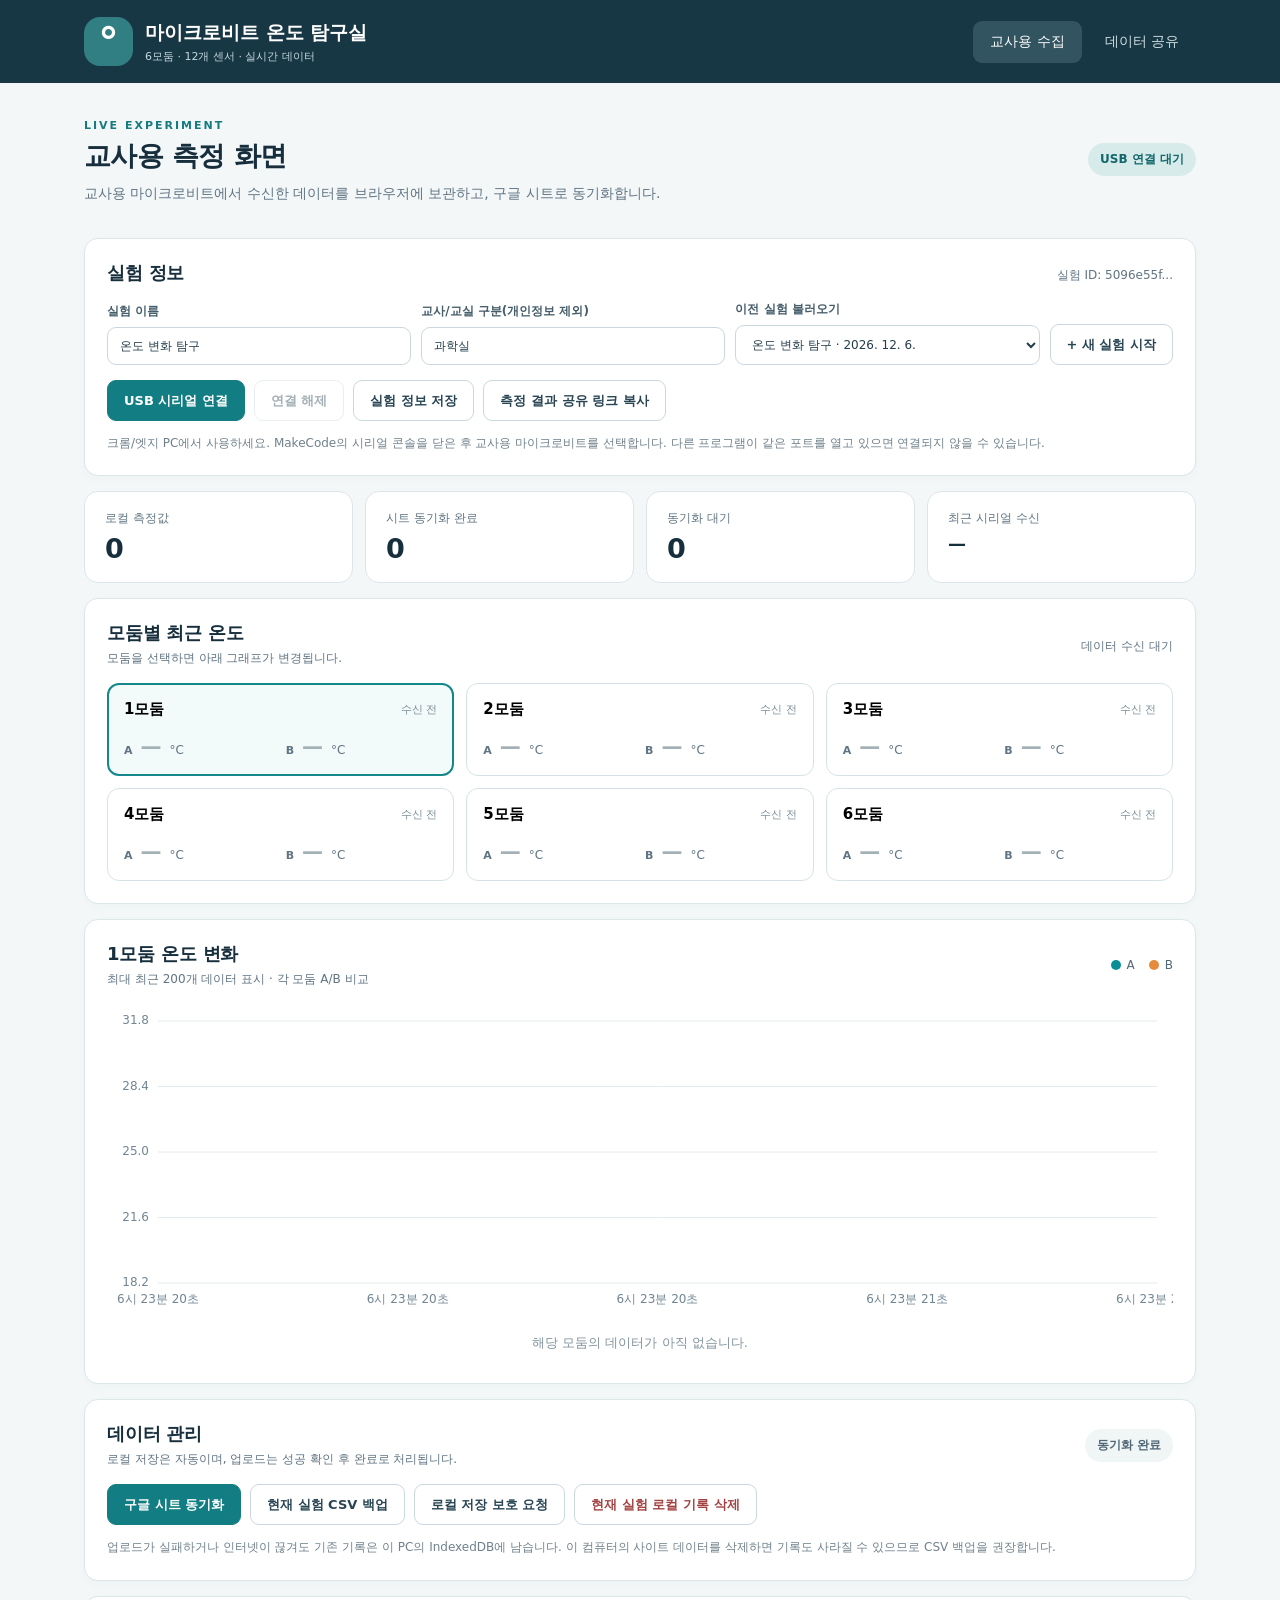
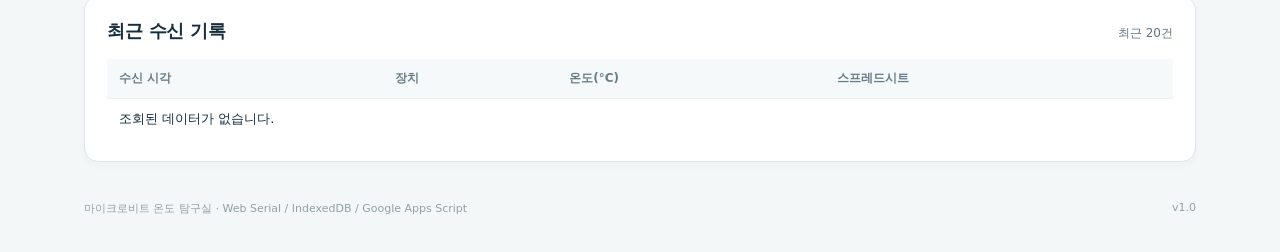
==== index.html @ 3a64d18d "20261020 1차 버전" ====
<!doctype html>
<html lang="ko">
<head>
  <meta charset="utf-8">
  <meta name="viewport" content="width=device-width, initial-scale=1">
  <meta name="theme-color" content="#132d40">
  <meta name="description" content="마이크로비트 6모둠 온도 측정과 공유 대시보드">
  <title>마이크로비트 온도 탐구실</title>
  <link rel="stylesheet" href="./style.css">
  <script src="./config.js"></script>
  <script defer src="./app.js"></script>
</head>
<body>
  <header class="site-header">
    <div class="container header-inner">
      <div class="brand"><span class="brand-symbol">°</span><div><strong>마이크로비트 온도 탐구실</strong><small>6모둠 · 12개 센서 · 실시간 데이터</small></div></div>
      <nav class="nav" aria-label="메뉴">
        <button type="button" class="tab active" id="tab-collect">교사용 수집</button>
        <button type="button" class="tab" id="tab-share">데이터 공유</button>
      </nav>
    </div>
  </header>
  <main class="container">
    <div id="notice" class="notice hidden" role="status"></div>
    <section id="collect-view">
      <div class="hero"><div><span class="eyebrow">LIVE EXPERIMENT</span><h1>교사용 측정 화면</h1><p>교사용 마이크로비트에서 수신한 데이터를 브라우저에 보관하고, 구글 시트로 동기화합니다.</p></div><span class="chip" id="serial-badge">USB 연결 대기</span></div>
      <section class="panel setup-panel" aria-labelledby="setup-title"><div class="panel-head"><h2 id="setup-title">실험 정보</h2><span class="muted small" id="session-id-short"></span></div>
        <div class="setup-grid">
          <label>실험 이름<input id="experiment-name" type="text" maxlength="70" placeholder="예: 물의 온도 변화 탐구"></label>
          <label>교사/교실 구분(개인정보 제외)<input id="class-label" type="text" maxlength="50" placeholder="예: 과학실 A"></label>
          <label>이전 실험 불러오기<select id="local-sessions"><option value="">불러오는 중...</option></select></label>
          <button type="button" class="btn secondary" id="new-experiment">+ 새 실험 시작</button>
        </div>
        <div class="actions">
          <button type="button" class="btn primary" id="connect">USB 시리얼 연결</button>
          <button type="button" class="btn secondary" id="disconnect" disabled>연결 해제</button>
          <button type="button" class="btn secondary" id="save-details">실험 정보 저장</button>
          <button type="button" class="btn secondary" id="copy-link">측정 결과 공유 링크 복사</button>
        </div>
        <p class="hint">크롬/엣지 PC에서 사용하세요. MakeCode의 시리얼 콘솔을 닫은 후 교사용 마이크로비트를 선택합니다. 다른 프로그램이 같은 포트를 열고 있으면 연결되지 않을 수 있습니다.</p>
      </section>
      <section class="stat-row" aria-label="저장 현황">
        <div class="stat"><span>로컬 측정값</span><strong id="stat-total">0</strong></div>
        <div class="stat"><span>시트 동기화 완료</span><strong id="stat-synced">0</strong></div>
        <div class="stat"><span>동기화 대기</span><strong id="stat-pending">0</strong></div>
        <div class="stat"><span>최근 시리얼 수신</span><strong class="stat-time" id="stat-last">—</strong></div>
      </section>
      <section class="panel"><div class="panel-head"><div><h2>모둠별 최근 온도</h2><p class="muted small">모둠을 선택하면 아래 그래프가 변경됩니다.</p></div><span class="muted small" id="local-last-updated"></span></div><div id="local-groups" class="group-grid"></div></section>
      <section class="panel chart-panel"><div class="panel-head"><div><h2 id="local-chart-title">1모둠 온도 변화</h2><p class="muted small">최대 최근 200개 데이터 표시 · 각 모둠 A/B 비교</p></div><div class="legend"><span><i class="dot a"></i>A</span><span><i class="dot b"></i>B</span></div></div><div class="chart-wrap"><canvas id="local-chart" aria-label="선택한 모둠의 온도 그래프" role="img"></canvas></div><div id="local-chart-empty" class="empty hidden">해당 모둠의 데이터가 아직 없습니다.</div></section>
      <section class="panel"><div class="panel-head"><div><h2>데이터 관리</h2><p class="muted small">로컬 저장은 자동이며, 업로드는 성공 확인 후 완료로 처리됩니다.</p></div><span id="sync-status" class="chip light">서버 미설정</span></div><div class="actions"><button type="button" class="btn primary" id="sync-now">구글 시트 동기화</button><button type="button" class="btn secondary" id="export-csv">현재 실험 CSV 백업</button><button type="button" class="btn secondary" id="storage-persist">로컬 저장 보호 요청</button><button type="button" class="btn secondary danger" id="delete-session">현재 실험 로컬 기록 삭제</button></div><p class="hint">업로드가 실패하거나 인터넷이 끊겨도 기존 기록은 이 PC의 IndexedDB에 남습니다. 이 컴퓨터의 사이트 데이터를 삭제하면 기록도 사라질 수 있으므로 CSV 백업을 권장합니다.</p></section>
      <section class="panel"><div class="panel-head"><h2>최근 수신 기록</h2><span class="muted small">최근 20건</span></div><div class="table-scroll"><table><thead><tr><th>수신 시각</th><th>장치</th><th>온도(°C)</th><th>스프레드시트</th></tr></thead><tbody id="local-history"><tr><td colspan="4">수집된 데이터가 없습니다.</td></tr></tbody></table></div></section>
    </section>
    <section id="share-view" class="hidden">
      <div class="hero"><div><span class="eyebrow">SHARED RESULTS</span><h1>모둠별 데이터 공유</h1><p>구글 스프레드시트에 업로드된 측정값을 확인합니다. 마이크로비트 연결은 필요하지 않습니다.</p></div><span class="chip" id="viewer-badge">공유 데이터</span></div>
      <section class="panel"><div class="panel-head"><h2>조회 설정</h2><span class="muted small">20초마다 자동 갱신</span></div><div class="viewer-controls"><label>실험 ID<input id="viewer-session" placeholder="공유 링크의 실험 ID" autocomplete="off"></label><label>상세 그래프 모둠<select id="viewer-group"><option value="1">1모둠</option><option value="2">2모둠</option><option value="3">3모둠</option><option value="4">4모둠</option><option value="5">5모둠</option><option value="6">6모둠</option></select></label><button type="button" class="btn primary" id="viewer-refresh">데이터 새로고침</button></div><p class="hint" id="viewer-updated">공유받은 링크로 들어오면 실험 ID가 자동 입력됩니다.</p></section>
      <section class="panel"><div class="panel-head"><h2>전체 모둠 현황</h2><span class="muted small">클릭하면 상세 그래프 변경</span></div><div id="cloud-groups" class="group-grid"></div></section>
      <section class="panel chart-panel"><div class="panel-head"><h2 id="cloud-chart-title">1모둠 온도 변화</h2><div class="legend"><span><i class="dot a"></i>A</span><span><i class="dot b"></i>B</span></div></div><div class="chart-wrap"><canvas id="cloud-chart" aria-label="공유 측정 결과 그래프" role="img"></canvas></div><div id="cloud-chart-empty" class="empty hidden">조회된 데이터가 없습니다.</div></section>
      <section class="panel"><div class="panel-head"><h2>최근 공유 데이터</h2><span class="muted small">선택한 모둠</span></div><div class="table-scroll"><table><thead><tr><th>수신 시각</th><th>장치</th><th>온도(°C)</th></tr></thead><tbody id="cloud-history"><tr><td colspan="3">조회된 데이터가 없습니다.</td></tr></tbody></table></div></section>
    </section>
  </main>
  <footer class="container footer">마이크로비트 온도 탐구실 · Web Serial / IndexedDB / Google Apps Script <span id="footer-version">v1.0</span></footer>
</body>
</html>
---- style.css ----
:root{color-scheme:light;--ink:#172e3d;--muted:#607483;--line:#dce6e9;--bg:#f3f7f8;--card:#fff;--accent:#127d82;--dark:#183745;--a:#098e95;--b:#e58b3c;--danger:#b34b4b}*{box-sizing:border-box}html{font-family:Pretendard,"Noto Sans KR",system-ui,-apple-system,Arial,sans-serif;color:var(--ink);background:var(--bg)}body{margin:0}.container{max-width:1160px;margin:auto;padding-left:24px;padding-right:24px}.site-header{background:var(--dark);color:white}.header-inner{display:flex;justify-content:space-between;align-items:center;gap:15px;min-height:83px}.brand{display:flex;align-items:center;gap:12px}.brand-symbol{display:grid;place-items:center;background:#317e83;border-radius:16px;font-weight:700;font-size:41px;width:49px;height:49px}.brand strong{display:block;font-size:19px}.brand small{display:block;font-size:11px;margin-top:3px;color:#c4d8dc}.nav{display:flex;gap:6px}.tab{font-size:14px;border:none;background:transparent;color:#cadde0;padding:12px 17px;cursor:pointer;border-radius:9px}.tab:hover,.tab.active{background:#325461;color:#fff}.hero{display:flex;align-items:center;justify-content:space-between;gap:18px;padding:31px 0 18px}.hero h1{font-size:27px;margin:5px 0 8px;letter-spacing:-.6px}.hero p{margin:0;color:var(--muted);font-size:14px;line-height:1.65}.eyebrow{color:#167b80;font-size:11px;font-weight:800;letter-spacing:2px}.chip{border-radius:999px;background:#d8ebeb;color:#12666a;font-size:12px;padding:8px 12px;white-space:nowrap;font-weight:700}.chip.light{background:#f0f5f6;color:#506775}.panel{background:var(--card);border:1px solid var(--line);border-radius:14px;padding:22px;margin:15px 0;box-shadow:0 3px 9px #15374a07}.panel h2{font-size:18px;margin:0;letter-spacing:-.2px}.panel-head{display:flex;align-items:center;justify-content:space-between;gap:12px;margin-bottom:16px}.muted{color:var(--muted)}.small{font-size:12px;margin:5px 0 0}.setup-grid{display:grid;grid-template-columns:1fr 1fr 1fr auto;align-items:end;gap:10px}.setup-grid label,.viewer-controls label{display:flex;flex-direction:column;font-size:12px;font-weight:700;gap:7px;color:#465d6a}input,select{background:#fff;border:1px solid #cad8de;border-radius:9px;padding:11px 12px;min-width:0;width:100%;font:inherit;font-weight:400;color:#243d4a;outline-offset:2px}input:focus,select:focus{outline:2px solid #7cbabd}button{font:inherit}.btn{min-height:41px;padding:9px 16px;border-radius:9px;cursor:pointer;border:1px solid #cad9de;color:#294554;background:#fff;font-size:13px;font-weight:700}.btn:disabled{cursor:not-allowed;opacity:.42}.btn.primary{background:#127d82;border-color:#127d82;color:#fff}.btn.secondary:hover:not(:disabled){background:#eef5f6}.btn.primary:hover:not(:disabled){background:#10666c}.btn.danger{color:#a34242}.actions{display:flex;flex-wrap:wrap;gap:9px;margin-top:15px}.hint{font-size:12px;line-height:1.7;color:#70818b;margin:12px 0 0}.stat-row{display:grid;grid-template-columns:repeat(4,1fr);gap:12px;margin:15px 0}.stat{background:#fff;border:1px solid var(--line);border-radius:14px;padding:18px 20px;display:flex;flex-direction:column;gap:6px}.stat span{font-size:12px;color:var(--muted)}.stat strong{font-size:27px;font-variant-numeric:tabular-nums}.stat strong.stat-time{font-size:18px}.group-grid{display:grid;grid-template-columns:repeat(3,1fr);gap:12px}.group-card{border:1px solid #d6e3e6;background:#fff;border-radius:12px;padding:16px;text-align:left;cursor:pointer;transition:.12s}.group-card:hover{border-color:#70afb3;transform:translateY(-1px)}.group-card.selected{border:2px solid #14878a;background:#f3fafa;padding:15px}.group-card .row{display:flex;align-items:center;justify-content:space-between}.group-name{font-size:15px;font-weight:800}.recent{font-size:11px;color:#788c96}.sensors{display:flex;gap:10px;margin-top:16px}.sensor{display:flex;gap:8px;align-items:baseline;width:50%}.sensor b{font-size:11px;color:var(--muted)}.sensor strong{font-size:21px;font-variant-numeric:tabular-nums}.sensor strong.none{color:#a3b0b6}.sensor small{font-size:12px;color:var(--muted)}.chart-panel{padding-bottom:16px}.chart-wrap{width:100%;height:315px;position:relative}.chart-wrap canvas{width:100%;height:100%;display:block}.legend{display:flex;gap:14px;font-size:12px;color:#526875}.legend span{display:flex;align-items:center;gap:6px}.dot{display:inline-block;width:10px;height:10px;border-radius:50%}.dot.a{background:var(--a)}.dot.b{background:var(--b)}.empty{text-align:center;padding:15px;color:#82939d;font-size:13px}.viewer-controls{display:grid;grid-template-columns:2fr 1fr auto;align-items:end;gap:10px}.viewer-controls .btn{white-space:nowrap}.table-scroll{overflow-x:auto}table{width:100%;border-collapse:collapse;font-size:13px;text-align:left}th{background:#f6f9fa;color:#677d89;font-size:12px}th,td{padding:11px 12px;border-bottom:1px solid #edf1f3}tbody tr:last-child td{border-bottom:0}.notice{margin-top:17px;padding:12px 15px;border:1px solid #a8d2d0;background:#e5f3f2;color:#235e62;border-radius:10px;font-size:13px;line-height:1.5}.notice.error{color:#974040;background:#fff0ef;border-color:#f0c8c8}.hidden{display:none!important}.footer{padding-top:24px;padding-bottom:36px;font-size:11px;color:#90a0a8;display:flex;justify-content:space-between}@media(max-width:850px){.setup-grid{grid-template-columns:1fr 1fr}.viewer-controls{grid-template-columns:1fr 1fr}.viewer-controls .btn{grid-column:span 2}.group-grid{grid-template-columns:repeat(2,1fr)}}@media(max-width:600px){.container{padding-left:14px;padding-right:14px}.header-inner{display:block;padding-top:16px;padding-bottom:12px}.nav{margin-top:12px}.brand strong{font-size:15px}.hero{align-items:flex-start;flex-direction:column;padding-top:22px}.hero h1{font-size:22px}.panel{padding:15px}.stat-row{grid-template-columns:1fr 1fr;gap:8px}.stat{padding:14px}.stat strong{font-size:23px}.setup-grid,.viewer-controls{grid-template-columns:1fr}.viewer-controls .btn{grid-column:1}.group-grid{gap:8px}.group-card{padding:10px}.group-card.selected{padding:9px}.sensors{gap:2px}.sensor{gap:4px}.sensor strong{font-size:17px}.sensor small{font-size:9px}.chart-wrap{height:255px}.panel-head{align-items:flex-start}.footer{flex-direction:column;gap:6px}}
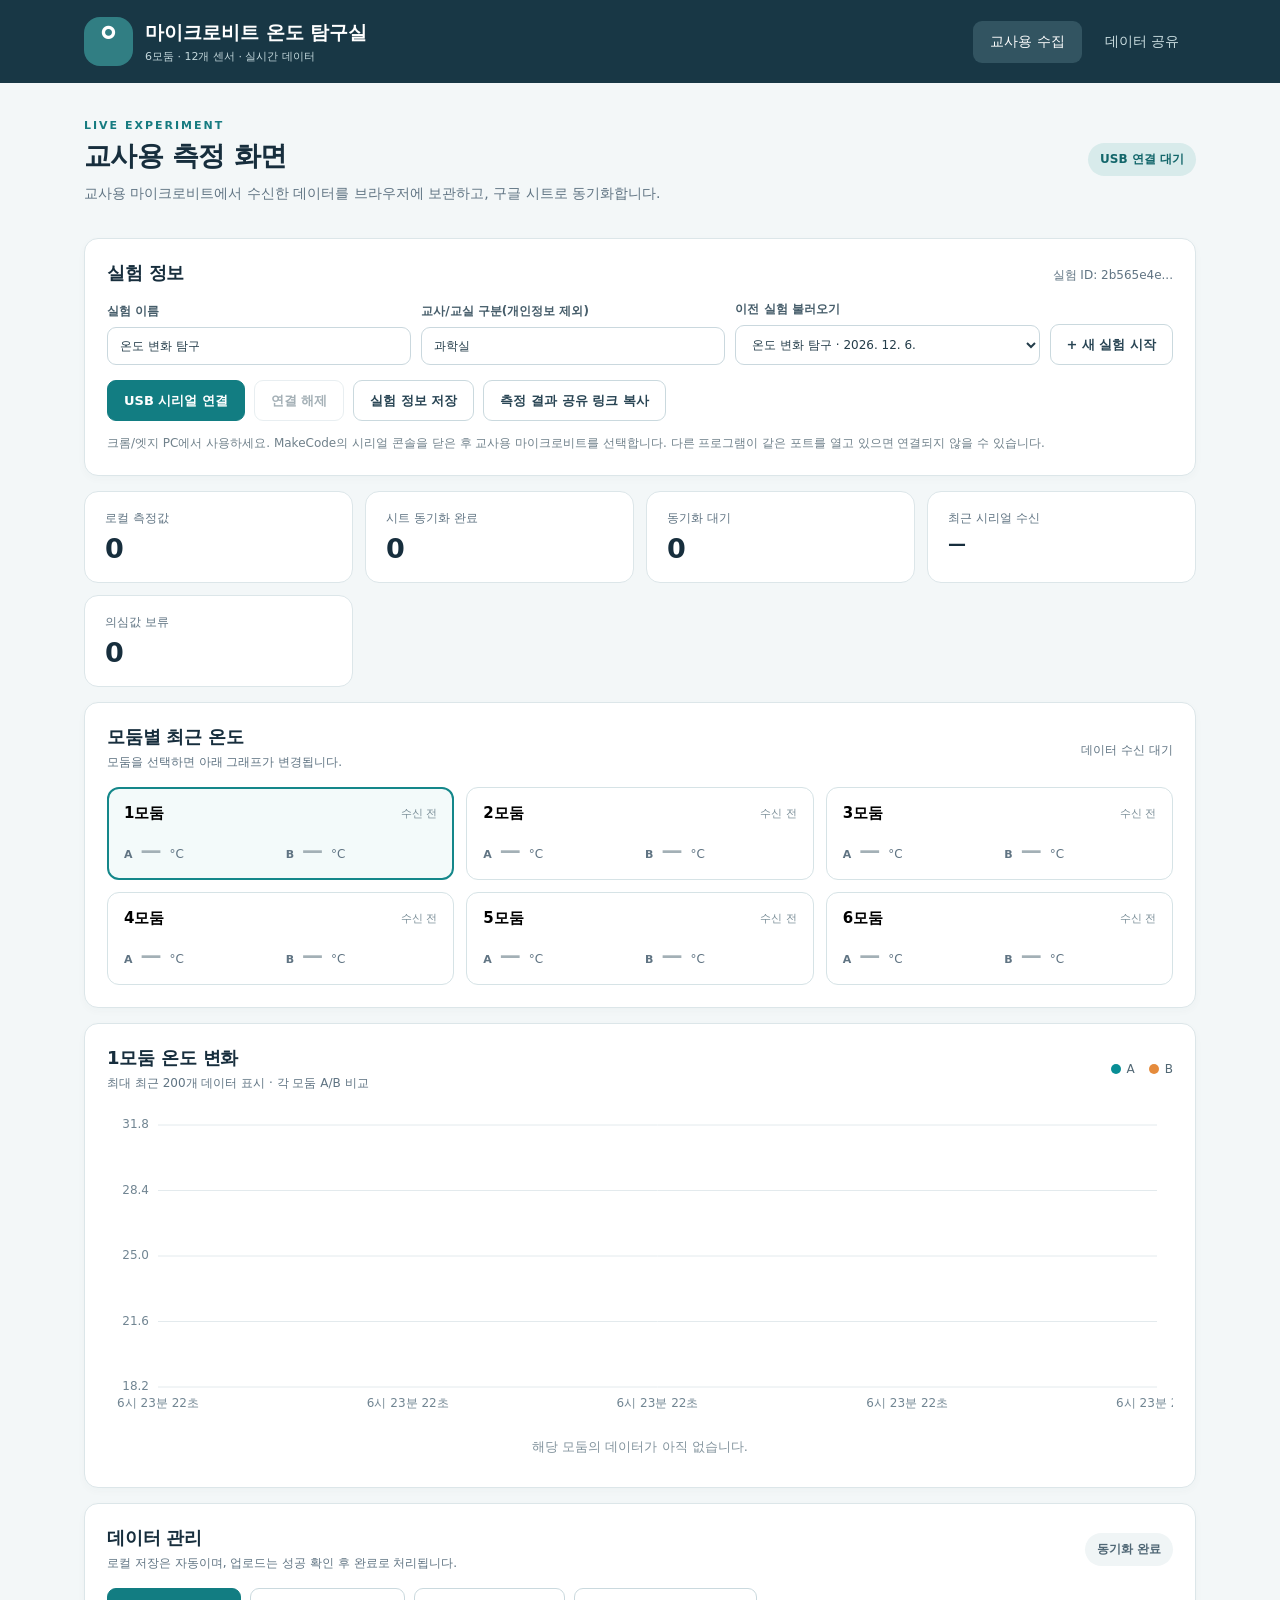
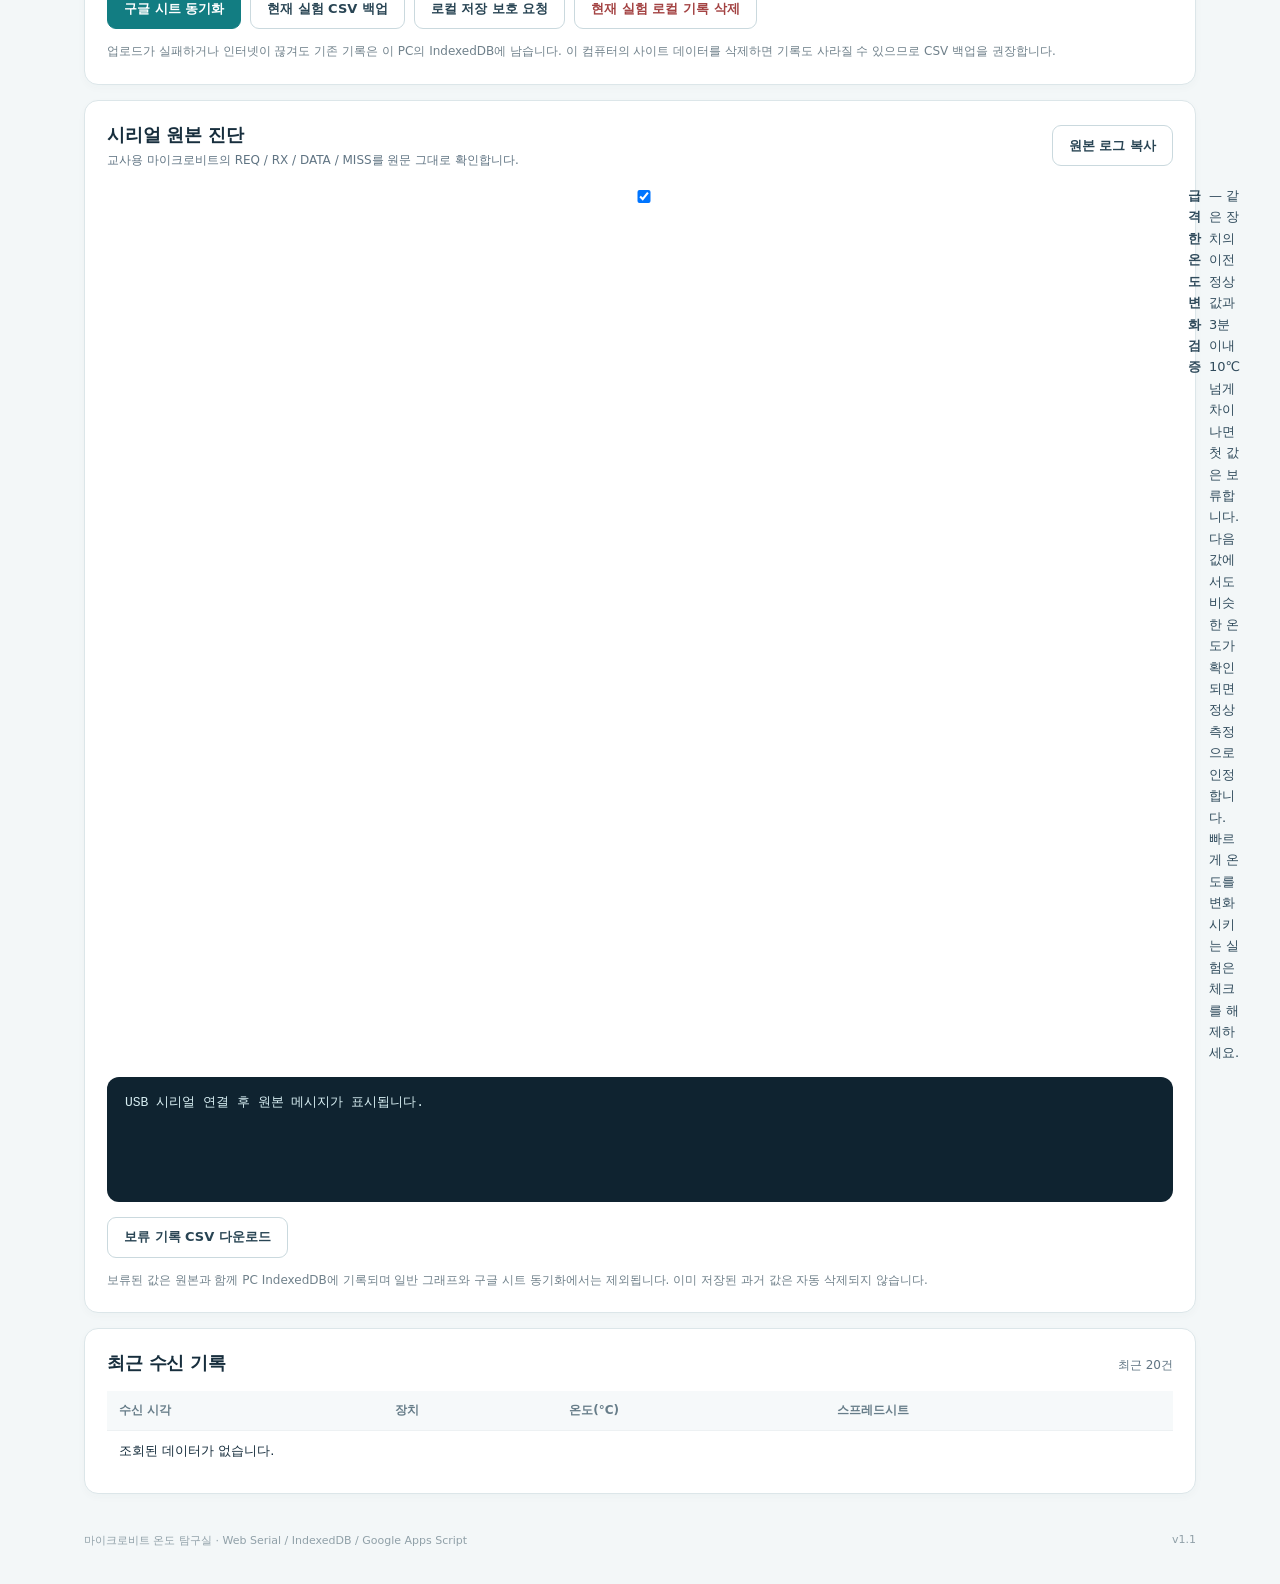
==== commit 8db8c6c6: "20261020 일부 수정" ====
--- a/index.html
+++ b/index.html
@@ -44,10 +44,17 @@
         <div class="stat"><span>시트 동기화 완료</span><strong id="stat-synced">0</strong></div>
         <div class="stat"><span>동기화 대기</span><strong id="stat-pending">0</strong></div>
         <div class="stat"><span>최근 시리얼 수신</span><strong class="stat-time" id="stat-last">—</strong></div>
+        <div class="stat"><span>의심값 보류</span><strong id="stat-anomalies">0</strong></div>
       </section>
       <section class="panel"><div class="panel-head"><div><h2>모둠별 최근 온도</h2><p class="muted small">모둠을 선택하면 아래 그래프가 변경됩니다.</p></div><span class="muted small" id="local-last-updated"></span></div><div id="local-groups" class="group-grid"></div></section>
       <section class="panel chart-panel"><div class="panel-head"><div><h2 id="local-chart-title">1모둠 온도 변화</h2><p class="muted small">최대 최근 200개 데이터 표시 · 각 모둠 A/B 비교</p></div><div class="legend"><span><i class="dot a"></i>A</span><span><i class="dot b"></i>B</span></div></div><div class="chart-wrap"><canvas id="local-chart" aria-label="선택한 모둠의 온도 그래프" role="img"></canvas></div><div id="local-chart-empty" class="empty hidden">해당 모둠의 데이터가 아직 없습니다.</div></section>
       <section class="panel"><div class="panel-head"><div><h2>데이터 관리</h2><p class="muted small">로컬 저장은 자동이며, 업로드는 성공 확인 후 완료로 처리됩니다.</p></div><span id="sync-status" class="chip light">서버 미설정</span></div><div class="actions"><button type="button" class="btn primary" id="sync-now">구글 시트 동기화</button><button type="button" class="btn secondary" id="export-csv">현재 실험 CSV 백업</button><button type="button" class="btn secondary" id="storage-persist">로컬 저장 보호 요청</button><button type="button" class="btn secondary danger" id="delete-session">현재 실험 로컬 기록 삭제</button></div><p class="hint">업로드가 실패하거나 인터넷이 끊겨도 기존 기록은 이 PC의 IndexedDB에 남습니다. 이 컴퓨터의 사이트 데이터를 삭제하면 기록도 사라질 수 있으므로 CSV 백업을 권장합니다.</p></section>
+      <section class="panel"><div class="panel-head"><div><h2>시리얼 원본 진단</h2><p class="muted small">교사용 마이크로비트의 REQ / RX / DATA / MISS를 원문 그대로 확인합니다.</p></div><button type="button" class="btn secondary" id="copy-serial-log">원본 로그 복사</button></div>
+        <label class="quality-toggle"><input type="checkbox" id="quality-protection" checked> <strong>급격한 온도 변화 검증</strong> — 같은 장치의 이전 정상값과 3분 이내 10℃ 넘게 차이 나면 첫 값은 보류합니다. 다음 값에서도 비슷한 온도가 확인되면 정상 측정으로 인정합니다. 빠르게 온도를 변화시키는 실험은 체크를 해제하세요.</label>
+        <pre id="serial-log" class="serial-console" aria-live="off">USB 시리얼 연결 후 원본 메시지가 표시됩니다.</pre>
+        <div class="actions"><button type="button" class="btn secondary" id="export-anomalies">보류 기록 CSV 다운로드</button></div>
+        <p class="hint">보류된 값은 원본과 함께 PC IndexedDB에 기록되며 일반 그래프와 구글 시트 동기화에서는 제외됩니다. 이미 저장된 과거 값은 자동 삭제되지 않습니다.</p>
+      </section>
       <section class="panel"><div class="panel-head"><h2>최근 수신 기록</h2><span class="muted small">최근 20건</span></div><div class="table-scroll"><table><thead><tr><th>수신 시각</th><th>장치</th><th>온도(°C)</th><th>스프레드시트</th></tr></thead><tbody id="local-history"><tr><td colspan="4">수집된 데이터가 없습니다.</td></tr></tbody></table></div></section>
     </section>
     <section id="share-view" class="hidden">
@@ -58,6 +65,6 @@
       <section class="panel"><div class="panel-head"><h2>최근 공유 데이터</h2><span class="muted small">선택한 모둠</span></div><div class="table-scroll"><table><thead><tr><th>수신 시각</th><th>장치</th><th>온도(°C)</th></tr></thead><tbody id="cloud-history"><tr><td colspan="3">조회된 데이터가 없습니다.</td></tr></tbody></table></div></section>
     </section>
   </main>
-  <footer class="container footer">마이크로비트 온도 탐구실 · Web Serial / IndexedDB / Google Apps Script <span id="footer-version">v1.0</span></footer>
+  <footer class="container footer">마이크로비트 온도 탐구실 · Web Serial / IndexedDB / Google Apps Script <span id="footer-version">v1.1</span></footer>
 </body>
 </html>
--- a/style.css
+++ b/style.css
@@ -1 +1,6 @@
 :root{color-scheme:light;--ink:#172e3d;--muted:#607483;--line:#dce6e9;--bg:#f3f7f8;--card:#fff;--accent:#127d82;--dark:#183745;--a:#098e95;--b:#e58b3c;--danger:#b34b4b}*{box-sizing:border-box}html{font-family:Pretendard,"Noto Sans KR",system-ui,-apple-system,Arial,sans-serif;color:var(--ink);background:var(--bg)}body{margin:0}.container{max-width:1160px;margin:auto;padding-left:24px;padding-right:24px}.site-header{background:var(--dark);color:white}.header-inner{display:flex;justify-content:space-between;align-items:center;gap:15px;min-height:83px}.brand{display:flex;align-items:center;gap:12px}.brand-symbol{display:grid;place-items:center;background:#317e83;border-radius:16px;font-weight:700;font-size:41px;width:49px;height:49px}.brand strong{display:block;font-size:19px}.brand small{display:block;font-size:11px;margin-top:3px;color:#c4d8dc}.nav{display:flex;gap:6px}.tab{font-size:14px;border:none;background:transparent;color:#cadde0;padding:12px 17px;cursor:pointer;border-radius:9px}.tab:hover,.tab.active{background:#325461;color:#fff}.hero{display:flex;align-items:center;justify-content:space-between;gap:18px;padding:31px 0 18px}.hero h1{font-size:27px;margin:5px 0 8px;letter-spacing:-.6px}.hero p{margin:0;color:var(--muted);font-size:14px;line-height:1.65}.eyebrow{color:#167b80;font-size:11px;font-weight:800;letter-spacing:2px}.chip{border-radius:999px;background:#d8ebeb;color:#12666a;font-size:12px;padding:8px 12px;white-space:nowrap;font-weight:700}.chip.light{background:#f0f5f6;color:#506775}.panel{background:var(--card);border:1px solid var(--line);border-radius:14px;padding:22px;margin:15px 0;box-shadow:0 3px 9px #15374a07}.panel h2{font-size:18px;margin:0;letter-spacing:-.2px}.panel-head{display:flex;align-items:center;justify-content:space-between;gap:12px;margin-bottom:16px}.muted{color:var(--muted)}.small{font-size:12px;margin:5px 0 0}.setup-grid{display:grid;grid-template-columns:1fr 1fr 1fr auto;align-items:end;gap:10px}.setup-grid label,.viewer-controls label{display:flex;flex-direction:column;font-size:12px;font-weight:700;gap:7px;color:#465d6a}input,select{background:#fff;border:1px solid #cad8de;border-radius:9px;padding:11px 12px;min-width:0;width:100%;font:inherit;font-weight:400;color:#243d4a;outline-offset:2px}input:focus,select:focus{outline:2px solid #7cbabd}button{font:inherit}.btn{min-height:41px;padding:9px 16px;border-radius:9px;cursor:pointer;border:1px solid #cad9de;color:#294554;background:#fff;font-size:13px;font-weight:700}.btn:disabled{cursor:not-allowed;opacity:.42}.btn.primary{background:#127d82;border-color:#127d82;color:#fff}.btn.secondary:hover:not(:disabled){background:#eef5f6}.btn.primary:hover:not(:disabled){background:#10666c}.btn.danger{color:#a34242}.actions{display:flex;flex-wrap:wrap;gap:9px;margin-top:15px}.hint{font-size:12px;line-height:1.7;color:#70818b;margin:12px 0 0}.stat-row{display:grid;grid-template-columns:repeat(4,1fr);gap:12px;margin:15px 0}.stat{background:#fff;border:1px solid var(--line);border-radius:14px;padding:18px 20px;display:flex;flex-direction:column;gap:6px}.stat span{font-size:12px;color:var(--muted)}.stat strong{font-size:27px;font-variant-numeric:tabular-nums}.stat strong.stat-time{font-size:18px}.group-grid{display:grid;grid-template-columns:repeat(3,1fr);gap:12px}.group-card{border:1px solid #d6e3e6;background:#fff;border-radius:12px;padding:16px;text-align:left;cursor:pointer;transition:.12s}.group-card:hover{border-color:#70afb3;transform:translateY(-1px)}.group-card.selected{border:2px solid #14878a;background:#f3fafa;padding:15px}.group-card .row{display:flex;align-items:center;justify-content:space-between}.group-name{font-size:15px;font-weight:800}.recent{font-size:11px;color:#788c96}.sensors{display:flex;gap:10px;margin-top:16px}.sensor{display:flex;gap:8px;align-items:baseline;width:50%}.sensor b{font-size:11px;color:var(--muted)}.sensor strong{font-size:21px;font-variant-numeric:tabular-nums}.sensor strong.none{color:#a3b0b6}.sensor small{font-size:12px;color:var(--muted)}.chart-panel{padding-bottom:16px}.chart-wrap{width:100%;height:315px;position:relative}.chart-wrap canvas{width:100%;height:100%;display:block}.legend{display:flex;gap:14px;font-size:12px;color:#526875}.legend span{display:flex;align-items:center;gap:6px}.dot{display:inline-block;width:10px;height:10px;border-radius:50%}.dot.a{background:var(--a)}.dot.b{background:var(--b)}.empty{text-align:center;padding:15px;color:#82939d;font-size:13px}.viewer-controls{display:grid;grid-template-columns:2fr 1fr auto;align-items:end;gap:10px}.viewer-controls .btn{white-space:nowrap}.table-scroll{overflow-x:auto}table{width:100%;border-collapse:collapse;font-size:13px;text-align:left}th{background:#f6f9fa;color:#677d89;font-size:12px}th,td{padding:11px 12px;border-bottom:1px solid #edf1f3}tbody tr:last-child td{border-bottom:0}.notice{margin-top:17px;padding:12px 15px;border:1px solid #a8d2d0;background:#e5f3f2;color:#235e62;border-radius:10px;font-size:13px;line-height:1.5}.notice.error{color:#974040;background:#fff0ef;border-color:#f0c8c8}.hidden{display:none!important}.footer{padding-top:24px;padding-bottom:36px;font-size:11px;color:#90a0a8;display:flex;justify-content:space-between}@media(max-width:850px){.setup-grid{grid-template-columns:1fr 1fr}.viewer-controls{grid-template-columns:1fr 1fr}.viewer-controls .btn{grid-column:span 2}.group-grid{grid-template-columns:repeat(2,1fr)}}@media(max-width:600px){.container{padding-left:14px;padding-right:14px}.header-inner{display:block;padding-top:16px;padding-bottom:12px}.nav{margin-top:12px}.brand strong{font-size:15px}.hero{align-items:flex-start;flex-direction:column;padding-top:22px}.hero h1{font-size:22px}.panel{padding:15px}.stat-row{grid-template-columns:1fr 1fr;gap:8px}.stat{padding:14px}.stat strong{font-size:23px}.setup-grid,.viewer-controls{grid-template-columns:1fr}.viewer-controls .btn{grid-column:1}.group-grid{gap:8px}.group-card{padding:10px}.group-card.selected{padding:9px}.sensors{gap:2px}.sensor{gap:4px}.sensor strong{font-size:17px}.sensor small{font-size:9px}.chart-wrap{height:255px}.panel-head{align-items:flex-start}.footer{flex-direction:column;gap:6px}}
+
+/* v1.1 serial diagnostic console and cautious outlier protection */
+.serial-console{max-height:250px;min-height:125px;overflow:auto;white-space:pre-wrap;overflow-wrap:anywhere;background:#0f2330;color:#d8eff3;padding:15px 18px;border-radius:12px;font:13px/1.65 ui-monospace,SFMono-Regular,Consolas,monospace}
+.quality-toggle{display:flex;align-items:flex-start;gap:8px;margin:8px 0 12px;color:#304b5c;font-size:13px;line-height:1.65}
+.quality-toggle input{margin-top:5px;flex-shrink:0}
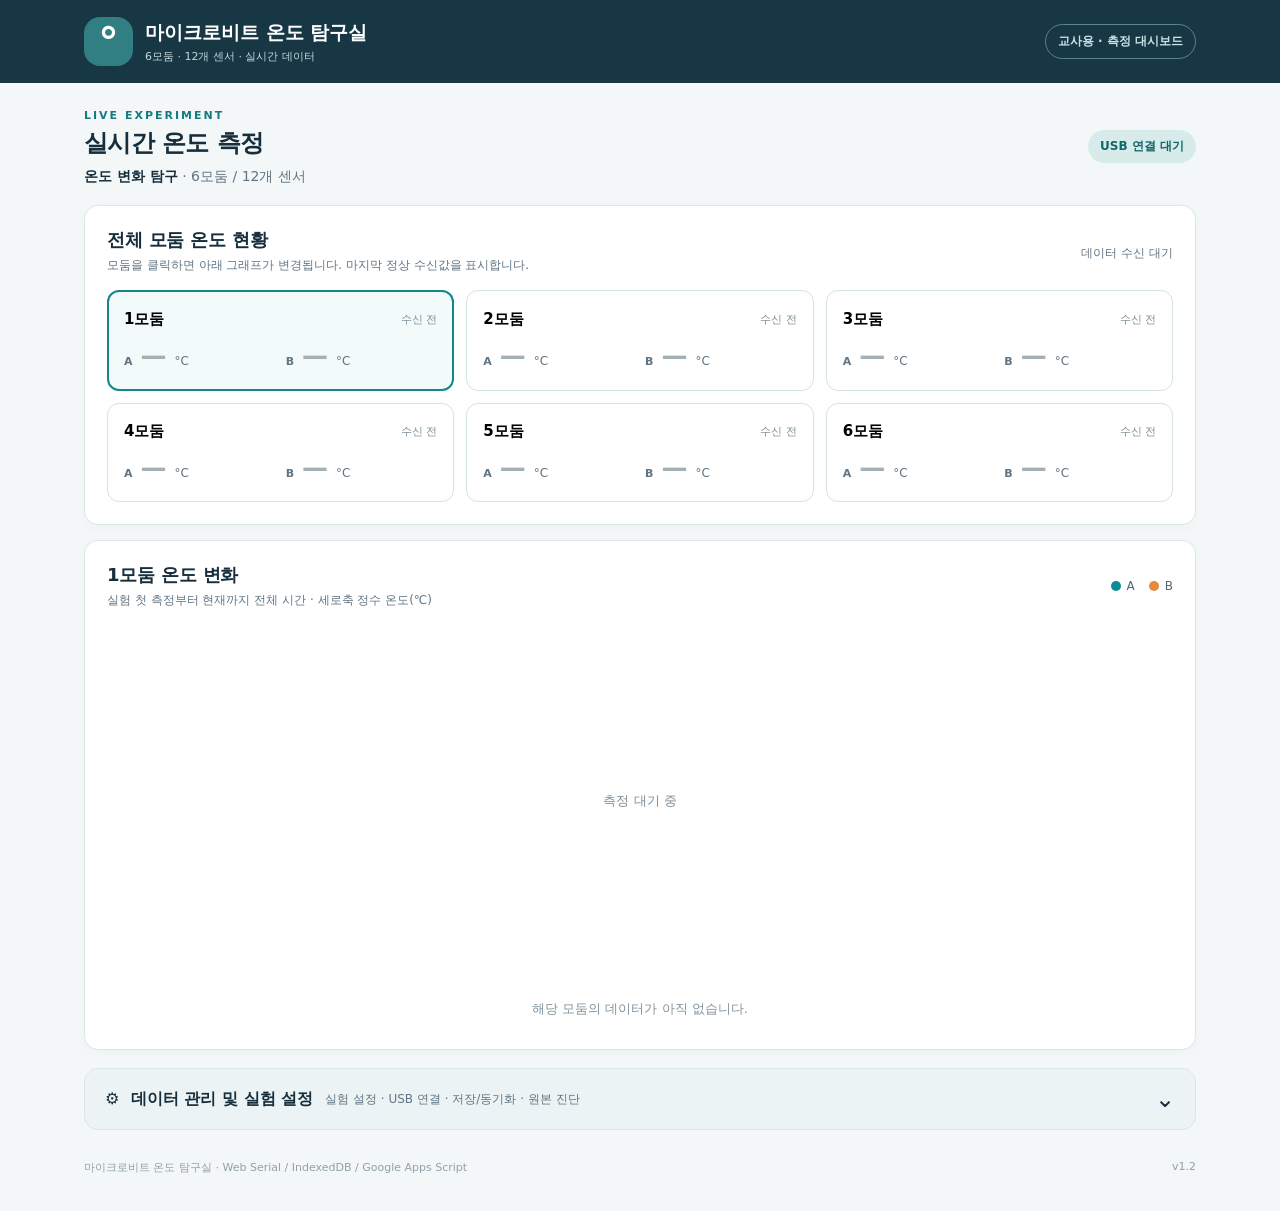
==== commit 65bb2422: "20261021 1.2버전 교사 학생 구분" ====
--- a/index.html
+++ b/index.html
@@ -6,56 +6,71 @@
   <meta name="theme-color" content="#132d40">
   <meta name="description" content="마이크로비트 6모둠 온도 측정과 공유 대시보드">
   <title>마이크로비트 온도 탐구실</title>
-  <link rel="stylesheet" href="./style.css">
+  <link rel="stylesheet" href="./style.css?v=1.2.0">
   <script src="./config.js"></script>
-  <script defer src="./app.js"></script>
+  <script defer src="./app.js?v=1.2.0"></script>
 </head>
 <body>
   <header class="site-header">
     <div class="container header-inner">
       <div class="brand"><span class="brand-symbol">°</span><div><strong>마이크로비트 온도 탐구실</strong><small>6모둠 · 12개 센서 · 실시간 데이터</small></div></div>
-      <nav class="nav" aria-label="메뉴">
-        <button type="button" class="tab active" id="tab-collect">교사용 수집</button>
-        <button type="button" class="tab" id="tab-share">데이터 공유</button>
-      </nav>
+      <span class="header-label">교사용 · 측정 대시보드</span>
     </div>
   </header>
   <main class="container">
     <div id="notice" class="notice hidden" role="status"></div>
     <section id="collect-view">
-      <div class="hero"><div><span class="eyebrow">LIVE EXPERIMENT</span><h1>교사용 측정 화면</h1><p>교사용 마이크로비트에서 수신한 데이터를 브라우저에 보관하고, 구글 시트로 동기화합니다.</p></div><span class="chip" id="serial-badge">USB 연결 대기</span></div>
-      <section class="panel setup-panel" aria-labelledby="setup-title"><div class="panel-head"><h2 id="setup-title">실험 정보</h2><span class="muted small" id="session-id-short"></span></div>
-        <div class="setup-grid">
-          <label>실험 이름<input id="experiment-name" type="text" maxlength="70" placeholder="예: 물의 온도 변화 탐구"></label>
-          <label>교사/교실 구분(개인정보 제외)<input id="class-label" type="text" maxlength="50" placeholder="예: 과학실 A"></label>
-          <label>이전 실험 불러오기<select id="local-sessions"><option value="">불러오는 중...</option></select></label>
-          <button type="button" class="btn secondary" id="new-experiment">+ 새 실험 시작</button>
+      <div class="hero hero-compact">
+        <div><span class="eyebrow">LIVE EXPERIMENT</span><h1>실시간 온도 측정</h1>
+          <p><strong id="active-experiment-name">온도 변화 탐구</strong> · 6모둠 / 12개 센서</p></div>
+        <span class="chip" id="serial-badge">USB 연결 대기</span>
+      </div>
+
+      <section class="panel monitor-panel" aria-labelledby="groups-title">
+        <div class="panel-head"><div><h2 id="groups-title">전체 모둠 온도 현황</h2><p class="muted small">모둠을 클릭하면 아래 그래프가 변경됩니다. 마지막 정상 수신값을 표시합니다.</p></div><span class="muted small" id="local-last-updated"></span></div>
+        <div id="local-groups" class="group-grid"></div>
+      </section>
+      <section class="panel chart-panel" aria-labelledby="local-chart-title">
+        <div class="panel-head"><div><h2 id="local-chart-title">1모둠 온도 변화</h2><p class="muted small">실험 첫 측정부터 현재까지 전체 시간 · 세로축 정수 온도(℃)</p></div><div class="legend"><span><i class="dot a"></i>A</span><span><i class="dot b"></i>B</span></div></div>
+        <div class="chart-wrap"><canvas id="local-chart" aria-label="선택한 모둠의 전체 측정 기간 온도 그래프" role="img"></canvas></div>
+        <div id="local-chart-empty" class="empty hidden">해당 모둠의 데이터가 아직 없습니다.</div>
+      </section>
+
+      <details class="manage-disclosure" id="data-management">
+        <summary><span class="manage-title"><span aria-hidden="true">⚙</span> 데이터 관리 및 실험 설정</span><span class="muted manage-summary">실험 설정 · USB 연결 · 저장/동기화 · 원본 진단</span><span class="manage-caret" aria-hidden="true">⌄</span></summary>
+        <div class="manage-content">
+          <section class="panel setup-panel" aria-labelledby="setup-title"><div class="panel-head"><h2 id="setup-title">실험 정보 및 USB 연결</h2><span class="muted small" id="session-id-short"></span></div>
+            <div class="setup-grid">
+              <label>실험 이름<input id="experiment-name" type="text" maxlength="70" placeholder="예: 물의 온도 변화 탐구"></label>
+              <label>교사/교실 구분(개인정보 제외)<input id="class-label" type="text" maxlength="50" placeholder="예: 과학실 A"></label>
+              <label>이전 실험 불러오기<select id="local-sessions"><option value="">불러오는 중...</option></select></label>
+              <button type="button" class="btn secondary" id="new-experiment">+ 새 실험 시작</button>
+            </div>
+            <div class="actions">
+              <button type="button" class="btn primary" id="connect">USB 시리얼 연결</button>
+              <button type="button" class="btn secondary" id="disconnect" disabled>연결 해제</button>
+              <button type="button" class="btn secondary" id="save-details">실험 정보 저장</button>
+              <button type="button" class="btn secondary" id="copy-link">실험 ID 복사</button>
+            </div>
+            <p class="hint">PC 크롬/엣지에서 사용하세요. MakeCode 편집기 및 시리얼 콘솔의 WebUSB 연결을 해제한 후 교사용 마이크로비트를 선택하세요. 학생용 Apps Script 공유 링크 기능은 다음 단계에서 연결됩니다.</p>
+          </section>
+          <section class="stat-row" aria-label="데이터 저장 현황">
+            <div class="stat"><span>로컬 측정값</span><strong id="stat-total">0</strong></div>
+            <div class="stat"><span>시트 동기화 완료</span><strong id="stat-synced">0</strong></div>
+            <div class="stat"><span>동기화 대기</span><strong id="stat-pending">0</strong></div>
+            <div class="stat"><span>최근 시리얼 수신</span><strong class="stat-time" id="stat-last">—</strong></div>
+            <div class="stat"><span>의심값 보류</span><strong id="stat-anomalies">0</strong></div>
+          </section>
+          <section class="panel"><div class="panel-head"><div><h2>스프레드시트 동기화 및 백업</h2><p class="muted small">로컬 저장은 자동이며, 서버가 확인한 값만 동기화 완료로 처리합니다.</p></div><span id="sync-status" class="chip light">서버 미설정</span></div><div class="actions"><button type="button" class="btn primary" id="sync-now">구글 시트 동기화</button><button type="button" class="btn secondary" id="export-csv">현재 실험 CSV 백업</button><button type="button" class="btn secondary" id="storage-persist">로컬 저장 보호 요청</button><button type="button" class="btn secondary danger" id="delete-session">현재 실험 로컬 기록 삭제</button></div><p class="hint">인터넷 연결이 끊겨도 측정 기록은 이 PC의 IndexedDB에 저장됩니다. 브라우저의 사이트 데이터를 삭제하면 사라질 수 있으므로 CSV 백업을 권장합니다.</p></section>
+          <section class="panel"><div class="panel-head"><div><h2>시리얼 원본 진단</h2><p class="muted small">교사용 마이크로비트의 REQ / RX / DATA / MISS 메시지를 확인합니다.</p></div><button type="button" class="btn secondary" id="copy-serial-log">원본 로그 복사</button></div>
+            <label class="quality-toggle" for="quality-protection"><input type="checkbox" id="quality-protection" checked><span class="quality-copy"><strong>급격한 온도 변화 검증</strong><span class="muted quality-help">동일 장치의 이전 정상값에서 3분 이내 10℃ 넘게 달라지면 첫 값은 보류합니다. 다음 값도 비슷하면 정상으로 인정합니다. 실제로 온도를 급변시키는 수업이라면 체크를 해제하세요.</span></span></label>
+            <pre id="serial-log" class="serial-console" aria-live="off">USB 시리얼 연결 후 원본 메시지가 표시됩니다.</pre>
+            <div class="actions"><button type="button" class="btn secondary" id="export-anomalies">보류 기록 CSV 다운로드</button></div>
+            <p class="hint">보류된 값은 원본과 함께 PC IndexedDB에 기록되며, 그래프와 구글 시트 동기화에서는 제외됩니다. 기존 저장값은 자동 삭제되지 않습니다.</p>
+          </section>
+          <section class="panel"><div class="panel-head"><h2>최근 수신 기록</h2><span class="muted small">최근 20건</span></div><div class="table-scroll"><table><thead><tr><th>수신 시각</th><th>장치</th><th>온도(℃)</th><th>스프레드시트</th></tr></thead><tbody id="local-history"><tr><td colspan="4">수집된 데이터가 없습니다.</td></tr></tbody></table></div></section>
         </div>
-        <div class="actions">
-          <button type="button" class="btn primary" id="connect">USB 시리얼 연결</button>
-          <button type="button" class="btn secondary" id="disconnect" disabled>연결 해제</button>
-          <button type="button" class="btn secondary" id="save-details">실험 정보 저장</button>
-          <button type="button" class="btn secondary" id="copy-link">측정 결과 공유 링크 복사</button>
-        </div>
-        <p class="hint">크롬/엣지 PC에서 사용하세요. MakeCode의 시리얼 콘솔을 닫은 후 교사용 마이크로비트를 선택합니다. 다른 프로그램이 같은 포트를 열고 있으면 연결되지 않을 수 있습니다.</p>
-      </section>
-      <section class="stat-row" aria-label="저장 현황">
-        <div class="stat"><span>로컬 측정값</span><strong id="stat-total">0</strong></div>
-        <div class="stat"><span>시트 동기화 완료</span><strong id="stat-synced">0</strong></div>
-        <div class="stat"><span>동기화 대기</span><strong id="stat-pending">0</strong></div>
-        <div class="stat"><span>최근 시리얼 수신</span><strong class="stat-time" id="stat-last">—</strong></div>
-        <div class="stat"><span>의심값 보류</span><strong id="stat-anomalies">0</strong></div>
-      </section>
-      <section class="panel"><div class="panel-head"><div><h2>모둠별 최근 온도</h2><p class="muted small">모둠을 선택하면 아래 그래프가 변경됩니다.</p></div><span class="muted small" id="local-last-updated"></span></div><div id="local-groups" class="group-grid"></div></section>
-      <section class="panel chart-panel"><div class="panel-head"><div><h2 id="local-chart-title">1모둠 온도 변화</h2><p class="muted small">최대 최근 200개 데이터 표시 · 각 모둠 A/B 비교</p></div><div class="legend"><span><i class="dot a"></i>A</span><span><i class="dot b"></i>B</span></div></div><div class="chart-wrap"><canvas id="local-chart" aria-label="선택한 모둠의 온도 그래프" role="img"></canvas></div><div id="local-chart-empty" class="empty hidden">해당 모둠의 데이터가 아직 없습니다.</div></section>
-      <section class="panel"><div class="panel-head"><div><h2>데이터 관리</h2><p class="muted small">로컬 저장은 자동이며, 업로드는 성공 확인 후 완료로 처리됩니다.</p></div><span id="sync-status" class="chip light">서버 미설정</span></div><div class="actions"><button type="button" class="btn primary" id="sync-now">구글 시트 동기화</button><button type="button" class="btn secondary" id="export-csv">현재 실험 CSV 백업</button><button type="button" class="btn secondary" id="storage-persist">로컬 저장 보호 요청</button><button type="button" class="btn secondary danger" id="delete-session">현재 실험 로컬 기록 삭제</button></div><p class="hint">업로드가 실패하거나 인터넷이 끊겨도 기존 기록은 이 PC의 IndexedDB에 남습니다. 이 컴퓨터의 사이트 데이터를 삭제하면 기록도 사라질 수 있으므로 CSV 백업을 권장합니다.</p></section>
-      <section class="panel"><div class="panel-head"><div><h2>시리얼 원본 진단</h2><p class="muted small">교사용 마이크로비트의 REQ / RX / DATA / MISS를 원문 그대로 확인합니다.</p></div><button type="button" class="btn secondary" id="copy-serial-log">원본 로그 복사</button></div>
-        <label class="quality-toggle"><input type="checkbox" id="quality-protection" checked> <strong>급격한 온도 변화 검증</strong> — 같은 장치의 이전 정상값과 3분 이내 10℃ 넘게 차이 나면 첫 값은 보류합니다. 다음 값에서도 비슷한 온도가 확인되면 정상 측정으로 인정합니다. 빠르게 온도를 변화시키는 실험은 체크를 해제하세요.</label>
-        <pre id="serial-log" class="serial-console" aria-live="off">USB 시리얼 연결 후 원본 메시지가 표시됩니다.</pre>
-        <div class="actions"><button type="button" class="btn secondary" id="export-anomalies">보류 기록 CSV 다운로드</button></div>
-        <p class="hint">보류된 값은 원본과 함께 PC IndexedDB에 기록되며 일반 그래프와 구글 시트 동기화에서는 제외됩니다. 이미 저장된 과거 값은 자동 삭제되지 않습니다.</p>
-      </section>
-      <section class="panel"><div class="panel-head"><h2>최근 수신 기록</h2><span class="muted small">최근 20건</span></div><div class="table-scroll"><table><thead><tr><th>수신 시각</th><th>장치</th><th>온도(°C)</th><th>스프레드시트</th></tr></thead><tbody id="local-history"><tr><td colspan="4">수집된 데이터가 없습니다.</td></tr></tbody></table></div></section>
+      </details>
     </section>
     <section id="share-view" class="hidden">
       <div class="hero"><div><span class="eyebrow">SHARED RESULTS</span><h1>모둠별 데이터 공유</h1><p>구글 스프레드시트에 업로드된 측정값을 확인합니다. 마이크로비트 연결은 필요하지 않습니다.</p></div><span class="chip" id="viewer-badge">공유 데이터</span></div>
@@ -65,6 +80,6 @@
       <section class="panel"><div class="panel-head"><h2>최근 공유 데이터</h2><span class="muted small">선택한 모둠</span></div><div class="table-scroll"><table><thead><tr><th>수신 시각</th><th>장치</th><th>온도(°C)</th></tr></thead><tbody id="cloud-history"><tr><td colspan="3">조회된 데이터가 없습니다.</td></tr></tbody></table></div></section>
     </section>
   </main>
-  <footer class="container footer">마이크로비트 온도 탐구실 · Web Serial / IndexedDB / Google Apps Script <span id="footer-version">v1.1</span></footer>
+  <footer class="container footer">마이크로비트 온도 탐구실 · Web Serial / IndexedDB / Google Apps Script <span id="footer-version">v1.2</span></footer>
 </body>
 </html>
--- a/style.css
+++ b/style.css
@@ -4,3 +4,25 @@
 .serial-console{max-height:250px;min-height:125px;overflow:auto;white-space:pre-wrap;overflow-wrap:anywhere;background:#0f2330;color:#d8eff3;padding:15px 18px;border-radius:12px;font:13px/1.65 ui-monospace,SFMono-Regular,Consolas,monospace}
 .quality-toggle{display:flex;align-items:flex-start;gap:8px;margin:8px 0 12px;color:#304b5c;font-size:13px;line-height:1.65}
 .quality-toggle input{margin-top:5px;flex-shrink:0}
+
+/* v1.2 classroom-first teacher screen */
+.header-label{font-size:12px;font-weight:700;color:#c6e3e6;border:1px solid #5c828a;padding:8px 12px;border-radius:999px;white-space:nowrap}
+.hero-compact{padding-top:21px;padding-bottom:5px}.hero-compact h1{font-size:24px;margin:4px 0 6px}.hero-compact p strong{color:var(--ink)}
+.monitor-panel{margin-top:12px}.monitor-panel .group-card{padding-top:18px;padding-bottom:18px}.monitor-panel .sensors{margin-top:12px}.monitor-panel .sensor strong{font-size:26px}
+.chart-panel .chart-wrap{height:360px}
+.manage-disclosure{border:1px solid var(--line);background:#ecf3f5;border-radius:14px;margin:18px 0 6px;overflow:hidden}
+.manage-disclosure>summary{display:flex;align-items:center;gap:12px;padding:18px 20px;cursor:pointer;list-style:none}
+.manage-disclosure>summary::-webkit-details-marker{display:none}
+.manage-disclosure>summary:focus-visible{outline:3px solid #5eaab0;outline-offset:-3px}
+.manage-title{font-size:16px;font-weight:800;white-space:nowrap}.manage-title span{margin-right:6px}
+.manage-summary{font-size:12px;flex:1}.manage-caret{font-size:24px;line-height:1;transition:transform .15s}
+.manage-disclosure[open] .manage-caret{transform:rotate(180deg)}
+.manage-content{padding:0 14px 14px}.manage-content>.panel{margin:12px 0}
+.manage-content .stat-row{grid-template-columns:repeat(5,minmax(0,1fr));margin:12px 0}
+.manage-content .stat{padding:14px}.manage-content .stat strong{font-size:23px}
+/* Checkbox must not inherit input width:100% from generic forms. */
+.quality-toggle{display:flex;align-items:flex-start;gap:12px;max-width:100%;padding:14px;border:1px solid #dce7ea;border-radius:12px;background:#f6fafb;cursor:pointer;overflow-wrap:anywhere}
+.quality-toggle input[type="checkbox"]{box-sizing:border-box!important;appearance:auto!important;width:18px!important;height:18px!important;min-width:18px!important;max-width:18px!important;padding:0!important;margin:2px 0 0!important;flex:0 0 18px!important;accent-color:#127d82}
+.quality-copy{display:flex;flex-direction:column;gap:4px;min-width:0;flex:1;font-weight:normal}.quality-copy strong{font-size:13px}.quality-help{font-size:12px;line-height:1.65}
+@media(max-width:850px){.manage-content .stat-row{grid-template-columns:repeat(3,minmax(0,1fr))}}
+@media(max-width:600px){.header-inner{display:flex;align-items:center}.header-label{font-size:10px;padding:7px}.brand-symbol{width:39px;height:39px;font-size:30px}.brand strong{font-size:14px}.hero-compact h1{font-size:21px}.monitor-panel .sensor strong{font-size:20px}.chart-panel .chart-wrap{height:295px}.manage-disclosure>summary{flex-wrap:wrap;padding:15px}.manage-summary{flex-basis:100%;order:3}.manage-caret{margin-left:auto}.manage-content{padding:0 8px 8px}.manage-content .stat-row{grid-template-columns:repeat(2,minmax(0,1fr))}}
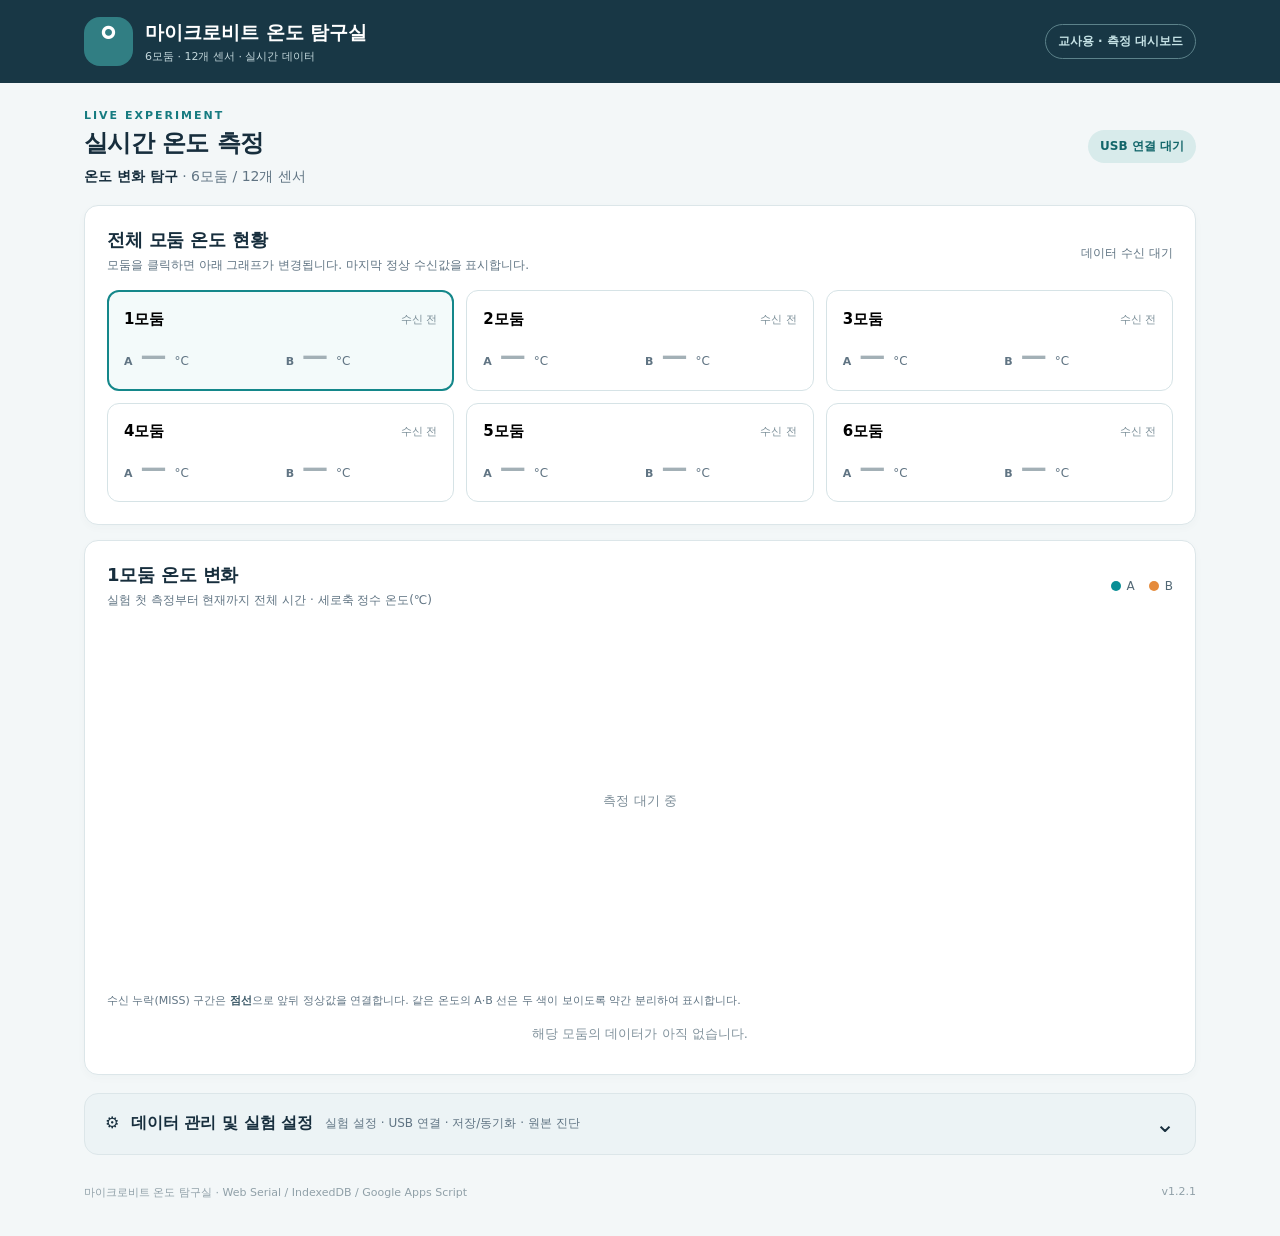
==== commit 660a4464: "20261021 그래프 수정" ====
--- a/index.html
+++ b/index.html
@@ -6,9 +6,9 @@
   <meta name="theme-color" content="#132d40">
   <meta name="description" content="마이크로비트 6모둠 온도 측정과 공유 대시보드">
   <title>마이크로비트 온도 탐구실</title>
-  <link rel="stylesheet" href="./style.css?v=1.2.0">
+  <link rel="stylesheet" href="./style.css?v=1.2.1">
   <script src="./config.js"></script>
-  <script defer src="./app.js?v=1.2.0"></script>
+  <script defer src="./app.js?v=1.2.1"></script>
 </head>
 <body>
   <header class="site-header">
@@ -33,6 +33,7 @@
       <section class="panel chart-panel" aria-labelledby="local-chart-title">
         <div class="panel-head"><div><h2 id="local-chart-title">1모둠 온도 변화</h2><p class="muted small">실험 첫 측정부터 현재까지 전체 시간 · 세로축 정수 온도(℃)</p></div><div class="legend"><span><i class="dot a"></i>A</span><span><i class="dot b"></i>B</span></div></div>
         <div class="chart-wrap"><canvas id="local-chart" aria-label="선택한 모둠의 전체 측정 기간 온도 그래프" role="img"></canvas></div>
+        <p class="chart-note">수신 누락(MISS) 구간은 <strong>점선</strong>으로 앞뒤 정상값을 연결합니다. 같은 온도의 A·B 선은 두 색이 보이도록 약간 분리하여 표시합니다.</p>
         <div id="local-chart-empty" class="empty hidden">해당 모둠의 데이터가 아직 없습니다.</div>
       </section>
 
@@ -76,10 +77,10 @@
       <div class="hero"><div><span class="eyebrow">SHARED RESULTS</span><h1>모둠별 데이터 공유</h1><p>구글 스프레드시트에 업로드된 측정값을 확인합니다. 마이크로비트 연결은 필요하지 않습니다.</p></div><span class="chip" id="viewer-badge">공유 데이터</span></div>
       <section class="panel"><div class="panel-head"><h2>조회 설정</h2><span class="muted small">20초마다 자동 갱신</span></div><div class="viewer-controls"><label>실험 ID<input id="viewer-session" placeholder="공유 링크의 실험 ID" autocomplete="off"></label><label>상세 그래프 모둠<select id="viewer-group"><option value="1">1모둠</option><option value="2">2모둠</option><option value="3">3모둠</option><option value="4">4모둠</option><option value="5">5모둠</option><option value="6">6모둠</option></select></label><button type="button" class="btn primary" id="viewer-refresh">데이터 새로고침</button></div><p class="hint" id="viewer-updated">공유받은 링크로 들어오면 실험 ID가 자동 입력됩니다.</p></section>
       <section class="panel"><div class="panel-head"><h2>전체 모둠 현황</h2><span class="muted small">클릭하면 상세 그래프 변경</span></div><div id="cloud-groups" class="group-grid"></div></section>
-      <section class="panel chart-panel"><div class="panel-head"><h2 id="cloud-chart-title">1모둠 온도 변화</h2><div class="legend"><span><i class="dot a"></i>A</span><span><i class="dot b"></i>B</span></div></div><div class="chart-wrap"><canvas id="cloud-chart" aria-label="공유 측정 결과 그래프" role="img"></canvas></div><div id="cloud-chart-empty" class="empty hidden">조회된 데이터가 없습니다.</div></section>
+      <section class="panel chart-panel"><div class="panel-head"><h2 id="cloud-chart-title">1모둠 온도 변화</h2><div class="legend"><span><i class="dot a"></i>A</span><span><i class="dot b"></i>B</span></div></div><div class="chart-wrap"><canvas id="cloud-chart" aria-label="공유 측정 결과 그래프" role="img"></canvas></div><p class="chart-note">누락 구간은 점선으로 연결하고, 같은 온도의 두 센서는 나란히 표시합니다.</p><div id="cloud-chart-empty" class="empty hidden">조회된 데이터가 없습니다.</div></section>
       <section class="panel"><div class="panel-head"><h2>최근 공유 데이터</h2><span class="muted small">선택한 모둠</span></div><div class="table-scroll"><table><thead><tr><th>수신 시각</th><th>장치</th><th>온도(°C)</th></tr></thead><tbody id="cloud-history"><tr><td colspan="3">조회된 데이터가 없습니다.</td></tr></tbody></table></div></section>
     </section>
   </main>
-  <footer class="container footer">마이크로비트 온도 탐구실 · Web Serial / IndexedDB / Google Apps Script <span id="footer-version">v1.2</span></footer>
+  <footer class="container footer">마이크로비트 온도 탐구실 · Web Serial / IndexedDB / Google Apps Script <span id="footer-version">v1.2.1</span></footer>
 </body>
 </html>
--- a/style.css
+++ b/style.css
@@ -26,3 +26,6 @@
 .quality-copy{display:flex;flex-direction:column;gap:4px;min-width:0;flex:1;font-weight:normal}.quality-copy strong{font-size:13px}.quality-help{font-size:12px;line-height:1.65}
 @media(max-width:850px){.manage-content .stat-row{grid-template-columns:repeat(3,minmax(0,1fr))}}
 @media(max-width:600px){.header-inner{display:flex;align-items:center}.header-label{font-size:10px;padding:7px}.brand-symbol{width:39px;height:39px;font-size:30px}.brand strong{font-size:14px}.hero-compact h1{font-size:21px}.monitor-panel .sensor strong{font-size:20px}.chart-panel .chart-wrap{height:295px}.manage-disclosure>summary{flex-wrap:wrap;padding:15px}.manage-summary{flex-basis:100%;order:3}.manage-caret{margin-left:auto}.manage-content{padding:0 8px 8px}.manage-content .stat-row{grid-template-columns:repeat(2,minmax(0,1fr))}}
+
+/* v1.2.1 graph guidance without crowding classroom display */
+.chart-note{margin:7px 0 0;color:var(--muted);font-size:11px;line-height:1.6}.chart-note strong{color:#395766}
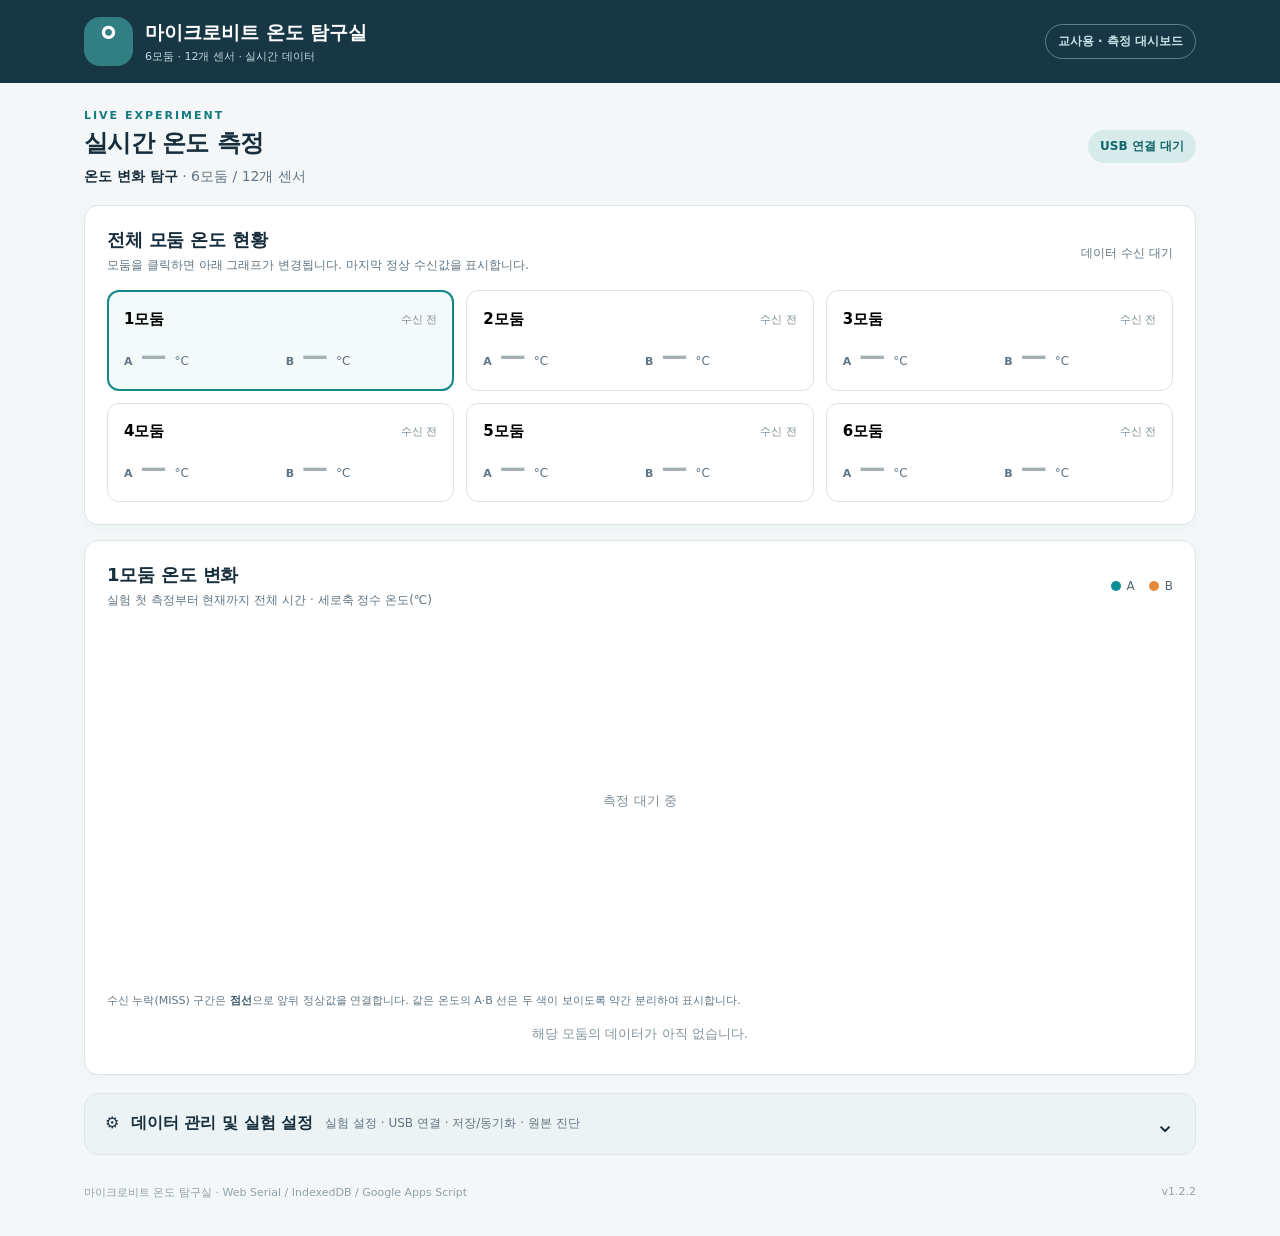
==== commit c6202f6f: "20261021 학생용 뷰어 제작 QR 및 링크 제작" ====
--- a/index.html
+++ b/index.html
@@ -6,9 +6,10 @@
   <meta name="theme-color" content="#132d40">
   <meta name="description" content="마이크로비트 6모둠 온도 측정과 공유 대시보드">
   <title>마이크로비트 온도 탐구실</title>
-  <link rel="stylesheet" href="./style.css?v=1.2.1">
-  <script src="./config.js"></script>
-  <script defer src="./app.js?v=1.2.1"></script>
+  <link rel="stylesheet" href="./style.css?v=1.2.2">
+  <script src="./config.js?v=1.2.2"></script>
+  <script defer src="./qr-local.js?v=1.2.2"></script>
+  <script defer src="./app.js?v=1.2.2"></script>
 </head>
 <body>
   <header class="site-header">
@@ -51,9 +52,10 @@
               <button type="button" class="btn primary" id="connect">USB 시리얼 연결</button>
               <button type="button" class="btn secondary" id="disconnect" disabled>연결 해제</button>
               <button type="button" class="btn secondary" id="save-details">실험 정보 저장</button>
-              <button type="button" class="btn secondary" id="copy-link">실험 ID 복사</button>
+              <button type="button" class="btn secondary" id="copy-link">학생용 링크 복사</button>
+              <button type="button" class="btn secondary" id="show-qr">QR 코드 생성</button>
             </div>
-            <p class="hint">PC 크롬/엣지에서 사용하세요. MakeCode 편집기 및 시리얼 콘솔의 WebUSB 연결을 해제한 후 교사용 마이크로비트를 선택하세요. 학생용 Apps Script 공유 링크 기능은 다음 단계에서 연결됩니다.</p>
+            <p class="hint">PC 크롬/엣지에서 사용하세요. MakeCode 편집기 및 시리얼 콘솔의 WebUSB 연결을 해제한 후 교사용 마이크로비트를 선택하세요. 학생용 링크 및 QR 코드는 현재 선택한 실험에만 연결됩니다. 측정 결과는 구글 스프레드시트 동기화 이후 학생용 사이트에 표시됩니다.</p>
           </section>
           <section class="stat-row" aria-label="데이터 저장 현황">
             <div class="stat"><span>로컬 측정값</span><strong id="stat-total">0</strong></div>
@@ -81,6 +83,22 @@
       <section class="panel"><div class="panel-head"><h2>최근 공유 데이터</h2><span class="muted small">선택한 모둠</span></div><div class="table-scroll"><table><thead><tr><th>수신 시각</th><th>장치</th><th>온도(°C)</th></tr></thead><tbody id="cloud-history"><tr><td colspan="3">조회된 데이터가 없습니다.</td></tr></tbody></table></div></section>
     </section>
   </main>
-  <footer class="container footer">마이크로비트 온도 탐구실 · Web Serial / IndexedDB / Google Apps Script <span id="footer-version">v1.2.1</span></footer>
+  <dialog id="student-qr-dialog" class="qr-dialog" aria-labelledby="qr-dialog-title" aria-describedby="qr-dialog-description">
+    <div class="qr-dialog-header">
+      <div><h2 id="qr-dialog-title">학생용 데이터 조회 QR 코드</h2>
+        <p id="qr-dialog-description" class="muted small">스캔하면 현재 선택한 실험의 학생용 조회 화면으로 이동합니다.</p></div>
+      <button type="button" class="qr-close" id="qr-close" aria-label="팝업 닫기">×</button>
+    </div>
+    <div class="qr-canvas-frame"><canvas id="qr-canvas" role="img" aria-label="학생용 조회 페이지 QR 코드"></canvas></div>
+    <p class="qr-session-name" id="qr-session-name"></p>
+    <a id="qr-link-preview" class="qr-link-preview" target="_blank" rel="noopener noreferrer"></a>
+    <p id="qr-feedback" class="qr-feedback" role="status" aria-live="polite"></p>
+    <div class="actions qr-actions">
+      <button type="button" class="btn primary" id="qr-copy">학생용 링크 복사</button>
+      <button type="button" class="btn secondary" id="qr-download">QR 이미지 저장</button>
+      <button type="button" class="btn secondary" id="qr-close-bottom">닫기</button>
+    </div>
+  </dialog>
+  <footer class="container footer">마이크로비트 온도 탐구실 · Web Serial / IndexedDB / Google Apps Script <span id="footer-version">v1.2.2</span></footer>
 </body>
 </html>
--- a/style.css
+++ b/style.css
@@ -29,3 +29,21 @@
 
 /* v1.2.1 graph guidance without crowding classroom display */
 .chart-note{margin:7px 0 0;color:var(--muted);font-size:11px;line-height:1.6}.chart-note strong{color:#395766}
+
+
+/* v1.2.2 student viewer QR modal: works on desktop and classroom projection */
+.qr-dialog{box-sizing:border-box;width:min(94vw,480px);max-height:min(92vh,760px);overflow-y:auto;border:1px solid #d2e3e7;border-radius:18px;padding:22px;background:#fff;color:var(--ink);box-shadow:0 22px 70px #122f4055}
+.qr-dialog::backdrop{background:rgba(15,35,48,.62)}
+.qr-dialog-header{display:flex;align-items:flex-start;justify-content:space-between;gap:14px}
+.qr-dialog-header h2{font-size:20px;line-height:1.45;margin:0 0 5px}
+.qr-dialog-header p{line-height:1.6}
+.qr-close{flex:0 0 34px;width:34px;height:34px;border:1px solid #d3e0e3;border-radius:8px;background:#f7fafb;font-size:26px;cursor:pointer;line-height:1;color:#435b67}
+.qr-close:hover{background:#e7f1f3}
+.qr-canvas-frame{display:flex;justify-content:center;align-items:center;margin:18px auto 10px;padding:12px;width:min(100%,340px);aspect-ratio:1;background:#fff;border:1px solid #e0e9ed;border-radius:13px}
+.qr-canvas-frame canvas{display:block;width:100%;height:auto;image-rendering:pixelated}
+.qr-session-name{text-align:center;font-weight:800;margin:8px 0 6px;font-size:15px;overflow-wrap:anywhere}
+.qr-link-preview{display:block;word-break:break-all;font-size:11px;line-height:1.65;color:#167b80;text-decoration:underline;margin:8px 0 18px}
+.qr-actions{justify-content:center;margin-top:0}
+@media(max-width:600px){.qr-dialog{padding:16px}.qr-dialog-header h2{font-size:17px}.qr-actions .btn{flex:1 0 43%}}
+
+.qr-feedback{min-height:1.4em;margin:0 0 10px;text-align:center;color:#176d70;font-size:12px;font-weight:700}
